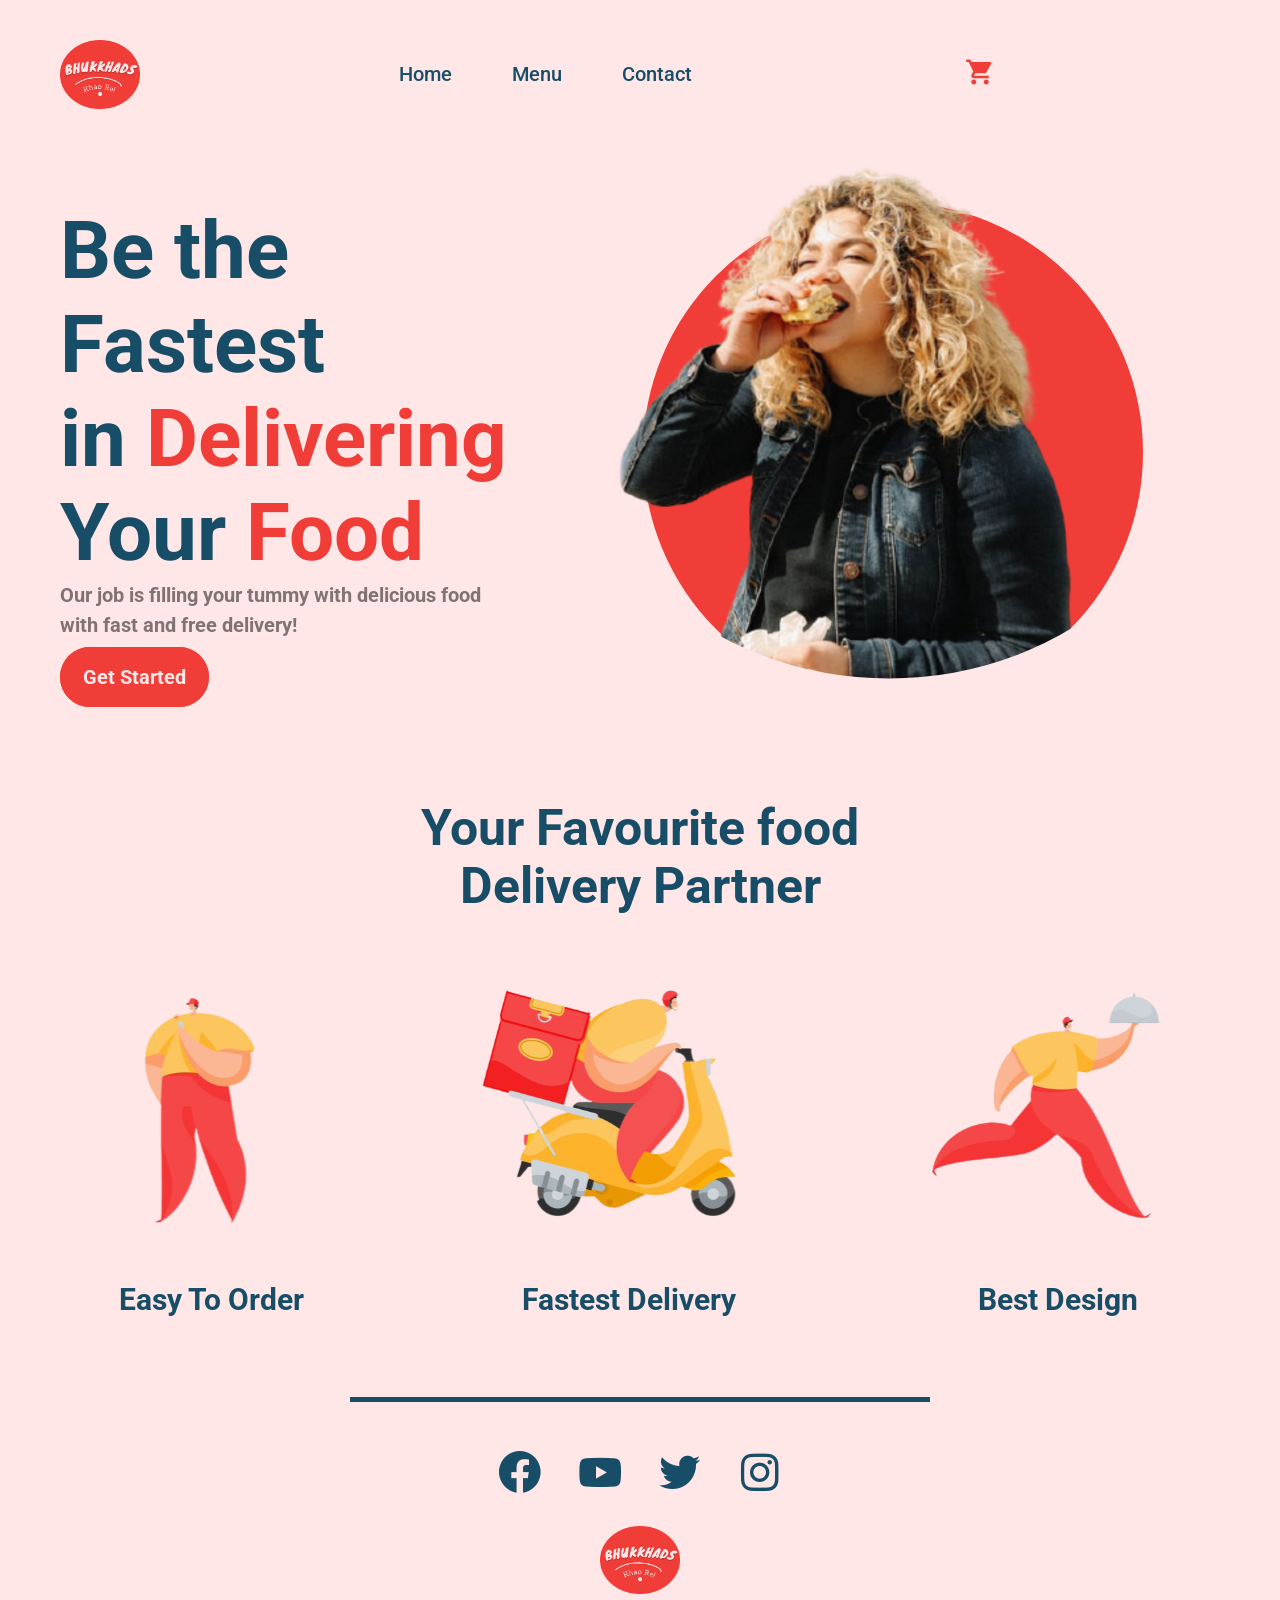
==== index.html @ 8fa72d99 "Add to Homescreen" ====
<!DOCTYPE html>
<html lang="en">
<head>
    <meta charset="UTF-8">
    <meta http-equiv="X-UA-Compatible" content="IE=edge">
    <meta name="viewport" content="width=device-width, initial-scale=1.0">
    <link href="https://fonts.googleapis.com/icon?family=Material+Icons"rel="stylesheet">
    <link href='https://unpkg.com/boxicons@2.0.7/css/boxicons.min.css' rel='stylesheet'>
    <link rel="stylesheet" href="homepage.css">
    <link rel="stylesheet" href="nav.css">
    <link rel="manifest" href="manifest.webmanifest">
    <script src="./service.js"></script>
    <title>Homepage</title>

</head>
<body>
    

    <!-- -------------------nav-bar-------------------------- -->
 <nav class="container">
     
        <img class="logo" src="/images/logo.png" alt="">
     
        <ul class="menu">
            <li><a href="/home">Home</a></li>
            <li><a href="/menu">Menu</a></li>
            <li><a href="/contact">Contact</a></li>
        </ul>

    <ul class="icon">
        <li><a href="/cart"><span class="material-icons">shopping_cart</span></a></li>
        <li><a href="/logout"><span class="material-icons">logout</span></a></li>  
        </ul>
     
    <button class="hamburger" id="hamburger">
        <i class='bx bx-menu btn-open'></i>
      </button>

 </nav>



 <!-- ---------------------------hero-section----------------------------- -->

 <section class="hero container">
     <div class="text">
        Be the Fastest<br>
        in <span class="red">Delivering</span><br>
        Your <span class="red">Food</span>
        <p>Our job is filling your tummy with delicious food<br>
            with fast and free delivery!</p>
        <a href="/menu" class="btn">Get Started</a>
     </div>
 
     <img src="/images/model.svg" alt="" class="model">

 </section>

 <!-- ------------------------------design-------------------------- -->

 <section class="design container">
    Your Favourite food<br> 
    Delivery Partner
   <div class="skill">
     <div class="order">
        <img src="./images/order1.svg" alt=""><br>
        Easy To Order
     </div>
     <div class="order">
        <img src="./images/order2.svg" alt=""><br>
        Fastest Delivery
    </div>
    <div class="order">
        <img src="./images/order3.svg" alt=""><br>
        Best Design
     </div>
    </div>
 </section>

 <!-- ------------------------footer---------------------- -->

 <footer class="container">

    <ul class="social">
        <li><a href="#"><i class='bx bxl-facebook-circle' ></i></a></li>
        <li><a href="#"><i class='bx bxl-youtube'></i></a></li>
        <li><a href="#"><i class='bx bxl-twitter' ></i></a></i></li>
        <li><a href="#"><i class='bx bxl-instagram' ></i></a></li>
    </ul>

    <div class="logos">
        <img class="logo" src="/images/logo.png" alt="">
    </div>
 </footer>

</body>
</html>
---- homepage.css ----
@import url('https://fonts.googleapis.com/css2?family=Roboto:ital,wght@0,300;0,400;0,500;0,700;0,900;1,300;1,400;1,500;1,700;1,900&display=swap');

* {
    margin: 0;
    padding: 0;
    box-sizing: border-box;
}

body{
    background-color: #FFE7E7;
    font-family: 'Roboto', sans-serif;
}

li{
    list-style: none;
}

html{
    font-size: 62.5%;
}

a{
    text-decoration: none;
    cursor: pointer;
}

.container{
    padding: 4rem 6rem;
}



/* ------------------------hero-section-------------------------- */

.hero{
    display: flex;
    justify-content: space-between;
}

.text{
    margin-top: 1.5rem;
    font-size: 8rem;
    font-weight: 700;
    color: #174D66;
}

.red{
    color: #F13D38;
}

.hero p{
    font-size: 2rem;
    color: rgba(0, 0, 0, 0.5);
    line-height: 3rem; 
    margin-bottom: -3rem;
}

.btn{
    margin: -7rem 0 0 0;
    padding: 1.5rem 2rem;
    font-size: 2rem;
    cursor: pointer;
    color: #FFE7E7;
    background-color: #f13d38;
    border: #f13d38 3px solid;
    border-radius: 4rem;
    transition: ease-in 0.35s;
}

.btn:hover{
    color: #f13d38;
    border: #f13d38 3px solid;
    background-color: #FFE7E7;
    transform: translateY(-0.5rem);
}

.model{
    margin-top: -14rem;
    z-index: -1;
}

/* ------------------------design----------------------- */

.design{
    margin-top: 1.5rem;
    font-size: 5rem;
    font-weight: 700;
    color: #174D66;
    text-align: center;
}

.skill{
    display: flex;
    justify-content: space-between;
    font-size: 3rem;
}

.order img{
    margin: 3rem 0;
}

/* ----------------footer------------------- */

footer{
    align-items: center;
}

.social{
    display: flex;
    justify-content: center;
    padding: 5rem 3rem 2rem;
    position: relative;
}

.social li a {
    padding: 0.5rem;
    margin: 0 1rem;
    color: #174D66;
    transition: ease-in 0.35s;
    font-size: 5rem;
}

.social li a:hover{
    color: #f13d38;
}

.logos{
    text-align: center;
    font-size: 5rem;
    font-weight: 700;
    color: #f13d38;
}

.social:before {
    content: '';
    width: 50%;
    border-bottom: solid 0.5rem #174D66;
    position: absolute;
    left: 25%;
    top: 0;
    z-index: 1;
}

/* --------------------media-------------------- */

@media (max-width: 1090px) {
    
.hero{
    flex-direction: column;
}

.text{
    justify-content: center;
    text-align: center;
}

.model{
    margin-top: 0;
}


.skill{
    flex-direction: column;
}

.hamburger{
    display: block;
}

.menu, .icon{
    display: none;
}

    
}

@media (max-width: 665px) {
    
.text{
    font-size: 6rem;
}

.hero p{
    font-size: 2rem;
    margin-bottom: 0;
}

.design{
    font-size: 3.5rem;
}

.skill{
    font-size: 3rem;
}
}
---- nav.css ----
nav{
    display: flex;
    justify-content: space-between;
    font-size: 2rem;
    align-items: center;
    /* padding: 2.5rem 0; */
}

.logo{
   width: 8rem;
   height: auto;
}

.menu, .icon{
    display: flex;

}

.menu li a{
    font-size: 2rem;
    margin: 0 3rem;
    color: #174D66;
    font-weight: 500;
    transition: ease-in 0.35s;
}

.menu li a:hover{
    color: #F13D38;
}

.hamburger, .icon li a {
    padding: 0.5rem;
    margin: 0 1rem;
    color: #F13D38;
    transition: ease-in 0.35s;
   
}

.material-icons{
    font-size: 3rem;
    color: #F13D38;
}

.icon li a:hover{
    color: #174D66;
}

.icon{
    background: none;
	border: none;
	cursor: pointer;
}

.hamburger{
    color: #f13d38;
    background: transparent;
    font-size: 3rem;
    cursor: pointer;
    border: none;
    display: none;
    margin-left: 1.5rem;
}

.hamburger:focus{
    outline: none;
}

.hamburger:hover{
    border: none;
    color: #174D66;
}
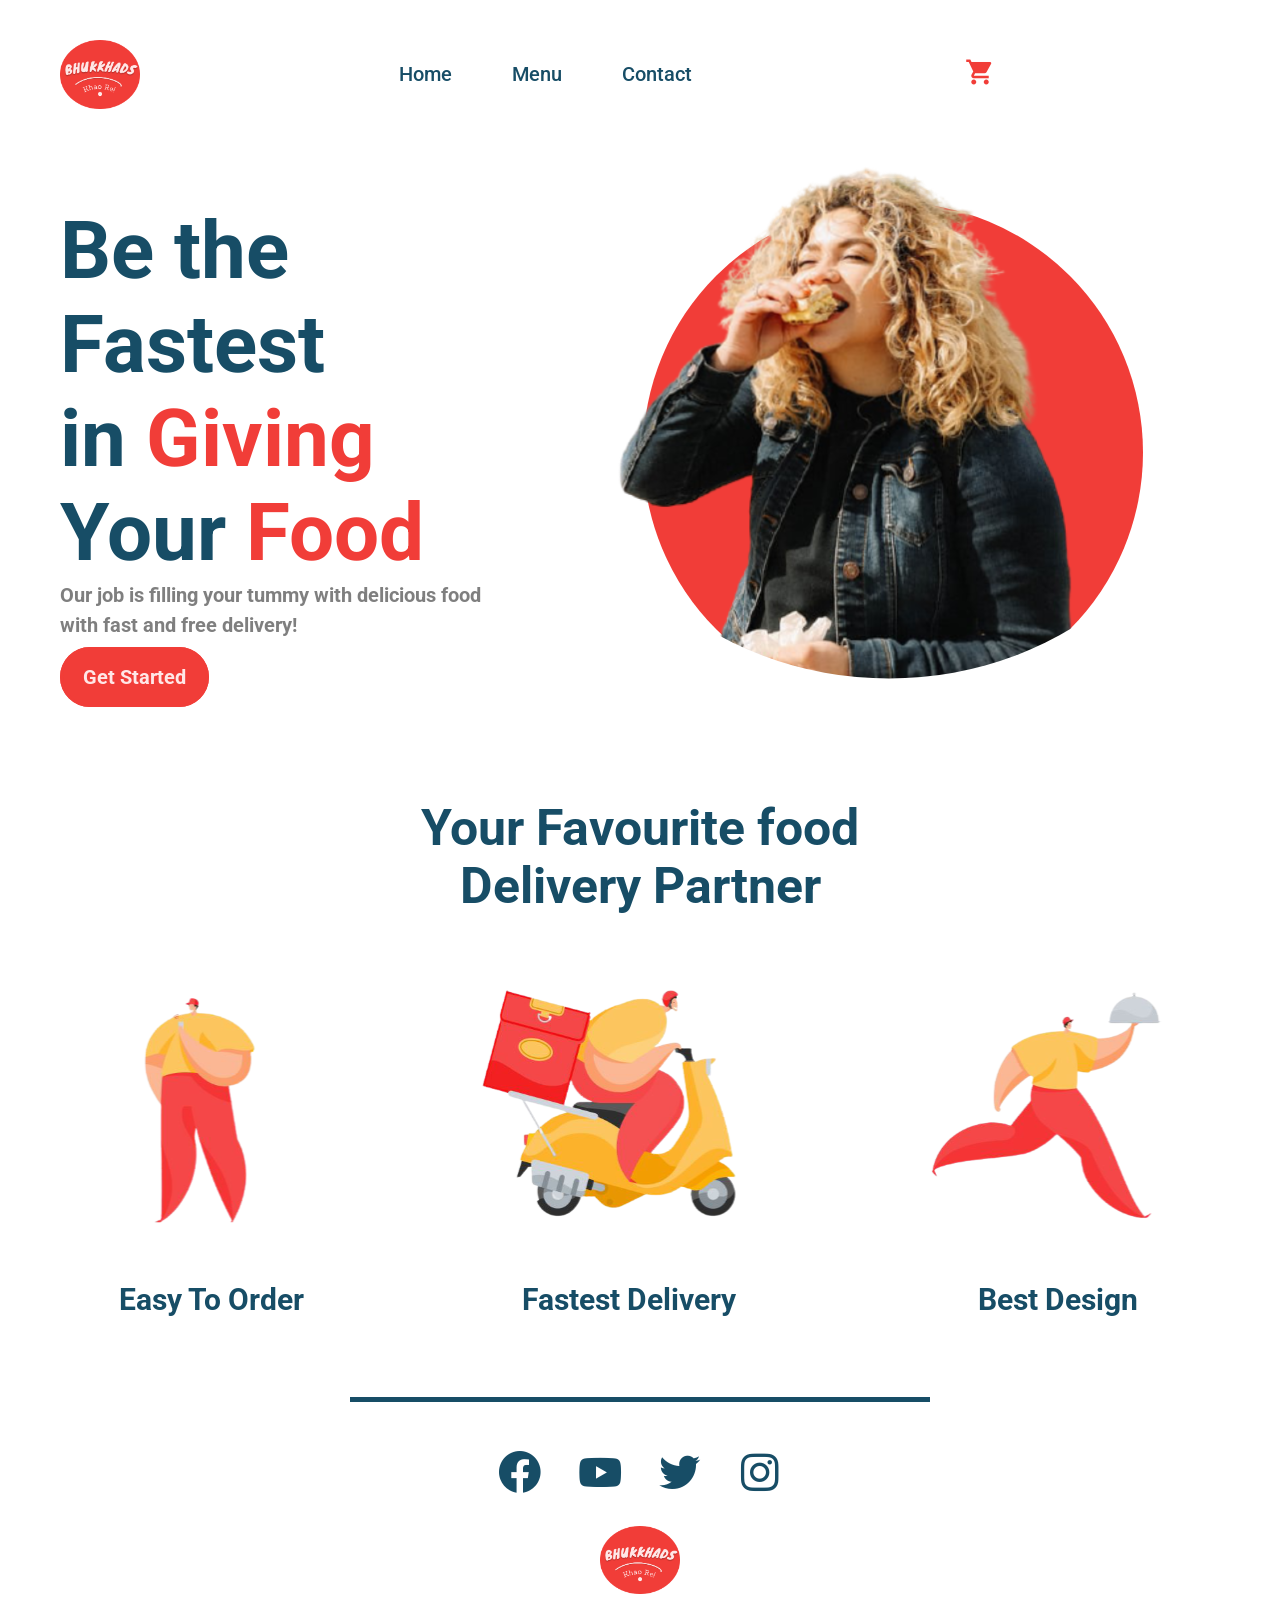
==== commit 8a6ea0fe: "Update index.html" ====
--- a/index.html
+++ b/index.html
@@ -45,7 +45,7 @@
  <section class="hero container">
      <div class="text">
         Be the Fastest<br>
-        in <span class="red">Delivering</span><br>
+        in <span class="red">Giving</span><br>
         Your <span class="red">Food</span>
         <p>Our job is filling your tummy with delicious food<br>
             with fast and free delivery!</p>
@@ -94,4 +94,4 @@
  </footer>
 
 </body>
-</html>+</html>
--- a/homepage.css
+++ b/homepage.css
@@ -7,7 +7,7 @@
 }
 
 body{
-    background-color: #FFE7E7;
+    background-color: white;
     font-family: 'Roboto', sans-serif;
 }
 
@@ -192,4 +192,4 @@
 .skill{
     font-size: 3rem;
 }
-}+}
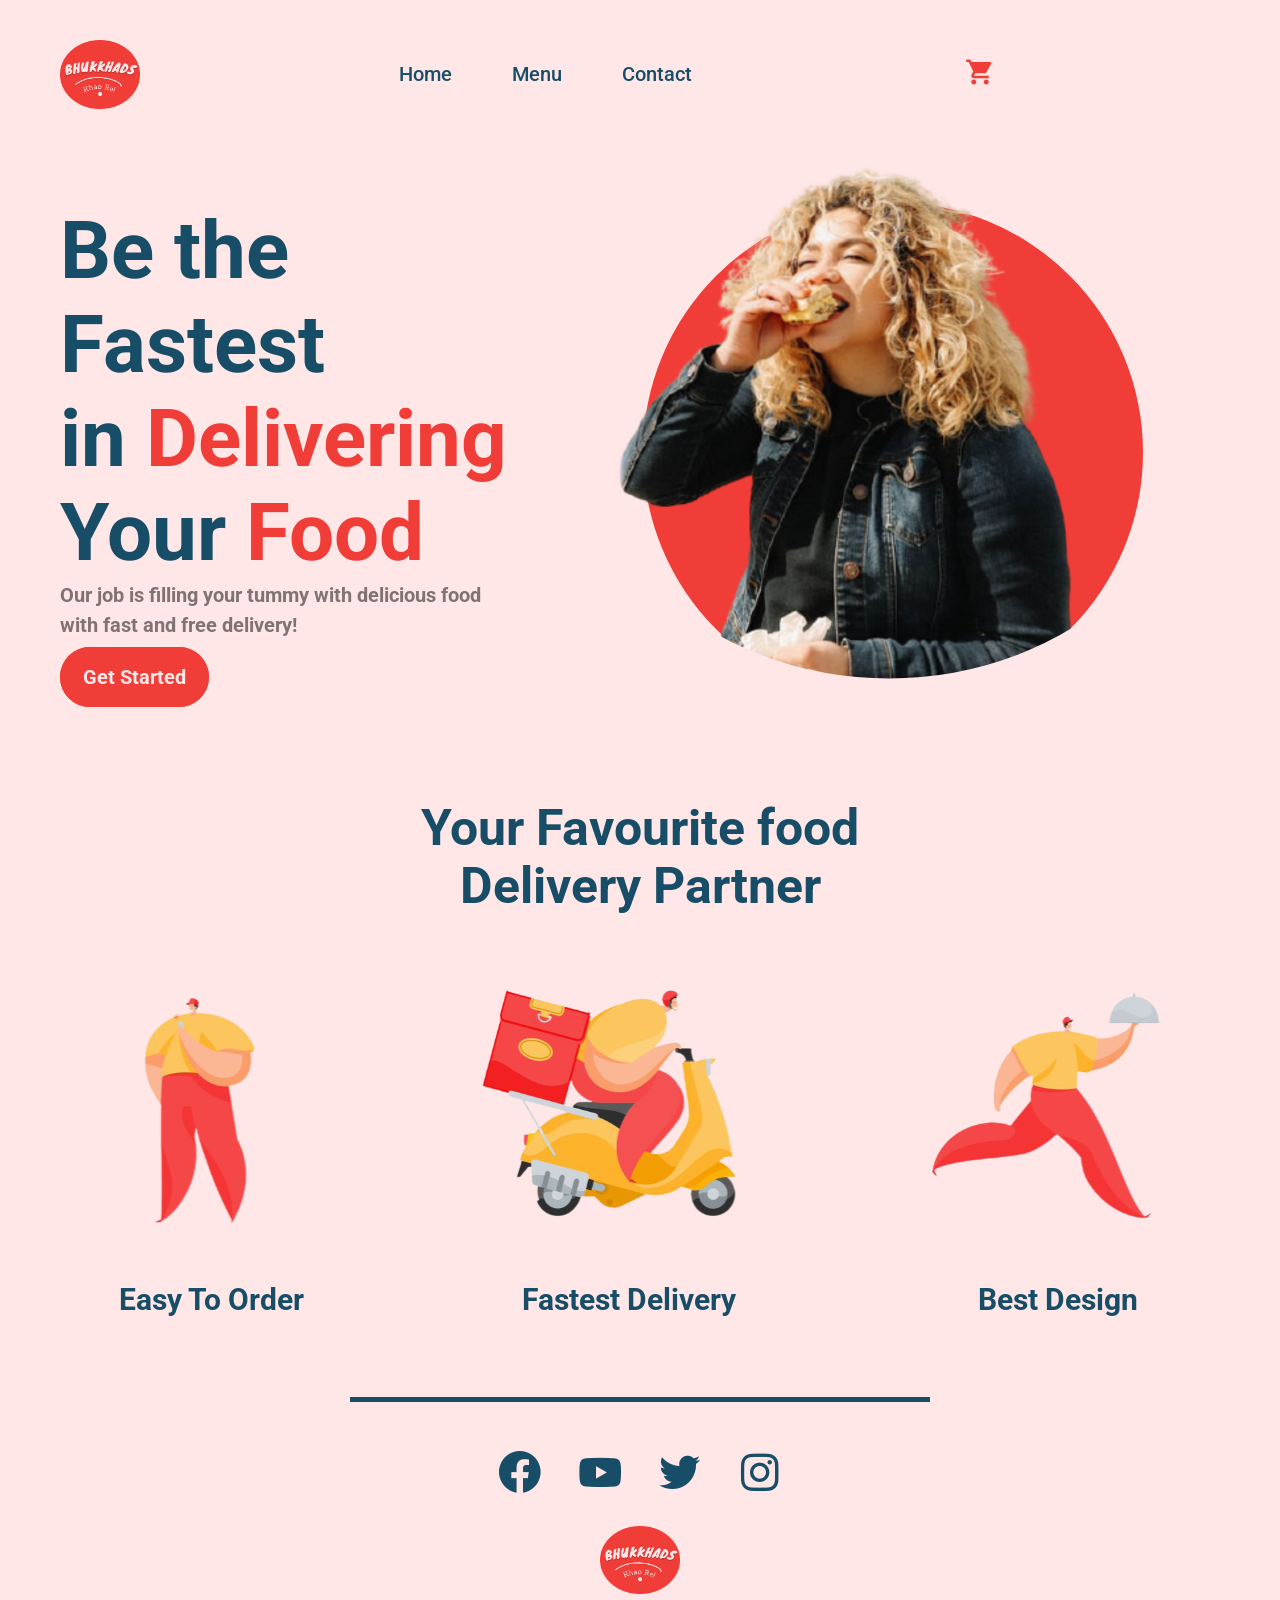
==== commit c83e6e42: "Update index.html" ====
--- a/index.html
+++ b/index.html
@@ -45,7 +45,7 @@
  <section class="hero container">
      <div class="text">
         Be the Fastest<br>
-        in <span class="red">Giving</span><br>
+        in <span class="red">Delivering</span><br>
         Your <span class="red">Food</span>
         <p>Our job is filling your tummy with delicious food<br>
             with fast and free delivery!</p>
--- a/homepage.css
+++ b/homepage.css
@@ -7,7 +7,7 @@
 }
 
 body{
-    background-color: white;
+    background-color: #FFE7E7;
     font-family: 'Roboto', sans-serif;
 }
 
